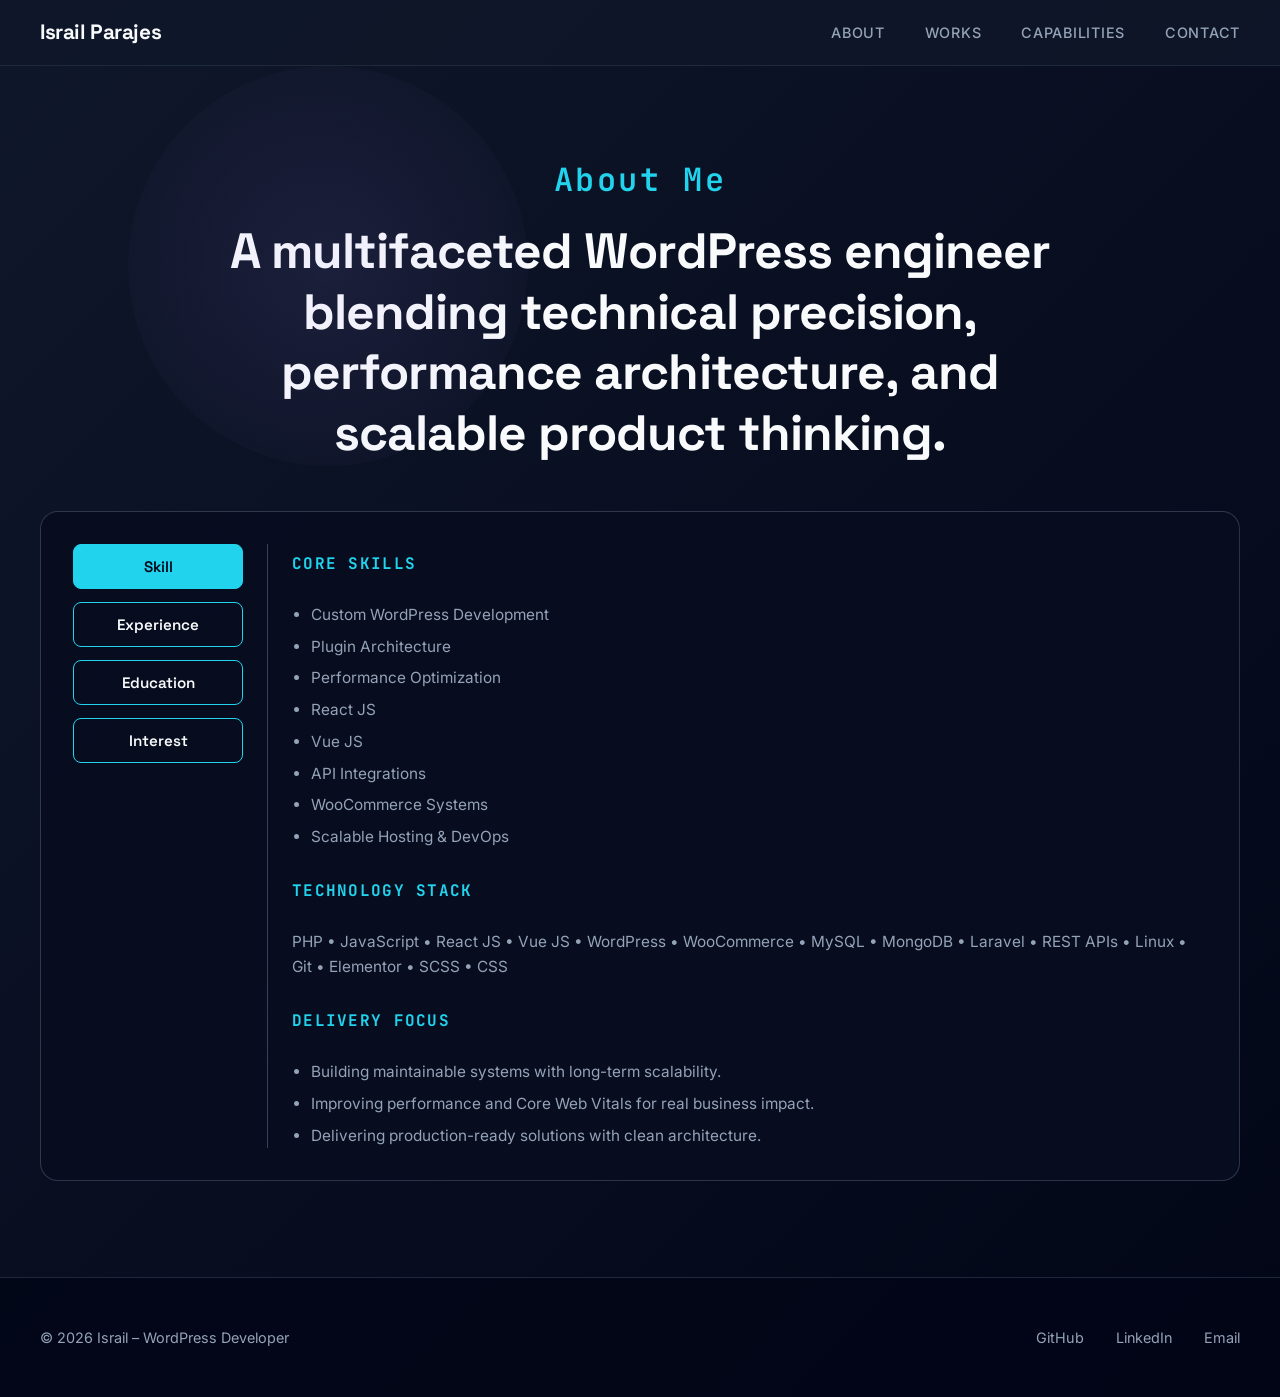
==== about.html @ ad649b70 "Updates." ====
<!DOCTYPE html>
<html lang="en">
<head>
	<meta charset="UTF-8" />
	<meta name="viewport" content="width=device-width, initial-scale=1.0" />
	<title>About | Israil Parajes</title>
	<meta name="description" content="About Israil Parajes, WordPress Full-Stack Developer." />
	<link rel="icon" type="image/png" href="assets/israil-favicon.png" />
	<link rel="preconnect" href="https://fonts.googleapis.com" />
	<link rel="preconnect" href="https://fonts.gstatic.com" crossorigin />
	<link href="https://fonts.googleapis.com/css2?family=Space+Grotesk:wght@400;500;600;700&family=Inter:wght@400;500;600;700&family=JetBrains+Mono:wght@400;500;600&display=swap" rel="stylesheet" />
	<link rel="stylesheet" href="assets/styles.css" />
</head>
<body>
	<header class="navbar">
		<div class="container nav-wrap">
			<a class="nav-brand" href="index.html">Israil Parajes</a>
			<nav class="nav-menu">
				<a href="about.html" class="nav-link">About</a>
				<a href="works.html" class="nav-link">Works</a>
				<a href="capabilities.html" class="nav-link">Capabilities</a>
				<a href="contact.html" class="nav-link">Contact</a>
			</nav>
		</div>
	</header>

	<main>
		<section class="about about-page">
			<div class="container">
				<div class="about-intro">
					<p class="about-kicker">About Me</p>
					<h1 class="about-title">A multifaceted WordPress engineer blending technical precision, performance architecture, and scalable product thinking.</h1>
				</div>

				<div class="about-panel">
					<aside class="about-tabs" aria-label="About categories">
						<button type="button" class="about-tab is-active" data-tab-target="skill">Skill</button>
						<button type="button" class="about-tab" data-tab-target="experience">Experience</button>
						<button type="button" class="about-tab" data-tab-target="education">Education</button>
						<button type="button" class="about-tab" data-tab-target="interest">Interest</button>
					</aside>

					<div class="about-panel-divider"></div>

					<div class="about-tab-panels">
						<div class="about-tab-panel is-active" data-tab-panel="skill">
							<div class="experience-layout">
								<h3 class="experience-main-title">CORE SKILLS</h3>
								<ul class="experience-list">
									<li>Custom WordPress Development</li>
									<li>Plugin Architecture</li>
									<li>Performance Optimization</li>
									<li>React JS</li>
									<li>Vue JS</li>
									<li>API Integrations</li>
									<li>WooCommerce Systems</li>
									<li>Scalable Hosting & DevOps</li>
								</ul>

								<h3 class="experience-main-title">TECHNOLOGY STACK</h3>
								<p class="experience-tech">PHP • JavaScript • React JS • Vue JS • WordPress • WooCommerce • MySQL • MongoDB • Laravel • REST APIs • Linux • Git • Elementor • SCSS • CSS</p>

								<h3 class="experience-main-title">DELIVERY FOCUS</h3>
								<ul class="experience-list">
									<li>Building maintainable systems with long-term scalability.</li>
									<li>Improving performance and Core Web Vitals for real business impact.</li>
									<li>Delivering production-ready solutions with clean architecture.</li>
								</ul>
							</div>
						</div>

						<div class="about-tab-panel" data-tab-panel="experience" hidden>
							<div class="experience-layout">
								<h3 class="experience-main-title">PROFESSIONAL EXPERIENCE</h3>

								<article class="experience-role">
									<div class="experience-role-head">
										<h4>Software Developer — Social Ad Signals</h4>
										<p>Remote | 2023 – Present</p>
									</div>
									<ul class="experience-list">
										<li>Led development of custom WordPress platforms and internal web tools across multiple client projects.</li>
										<li>Built custom plugins supporting payments, subscriptions, scheduling, and automation workflows.</li>
										<li>Improved website performance through caching strategies, asset optimization, and server configuration.</li>
										<li>Managed full lifecycle development including requirements, implementation, testing, and deployment.</li>
										<li>Maintained Linux-based server environments, monitoring uptime and resolving infrastructure issues.</li>
										<li>Delivered scalable landing page systems focused on conversion and analytics tracking.</li>
										<li>Collaborated with distributed teams using asynchronous workflows.</li>
									</ul>
								</article>

								<article class="experience-role">
									<div class="experience-role-head">
										<h4>WordPress Developer — Slingshots</h4>
										<p>2021 – 2023</p>
									</div>
									<ul class="experience-list">
										<li>Developed custom WordPress themes and plugins tailored to client requirements.</li>
										<li>Implemented performance, security, and SEO improvements across production sites.</li>
										<li>Built responsive marketing and lead-generation pages using Elementor and custom code.</li>
										<li>Maintained client websites including updates, backups, and optimization.</li>
										<li>Worked with designers and stakeholders to deliver production-ready builds.</li>
									</ul>
								</article>

								<article class="experience-role">
									<div class="experience-role-head">
										<h4>Junior Web Developer — Travelrez</h4>
										<p>2019 – 2021</p>
									</div>
									<ul class="experience-list">
										<li>Contributed to development of a hotel reservation platform including booking workflows and UI features.</li>
										<li>Worked across frontend and backend using PHP, CodeIgniter, MongoDB, and MySQL.</li>
										<li>Improved booking experience through interface enhancements and performance tuning.</li>
										<li>Collaborated with product and QA teams to release new features on schedule.</li>
									</ul>
								</article>

								<h3 class="experience-main-title">KEY PROJECTS</h3>
								<ul class="experience-list">
									<li>Custom WooCommerce subscription platform with payment automation and recurring billing logic.</li>
									<li>WordPress plugin for booking and scheduling workflows used across multiple client sites.</li>
									<li>Multi-site performance optimization reducing load times and improving Core Web Vitals.</li>
									<li>Lead-generation landing page framework with analytics and conversion tracking.</li>
									<li>API integrations connecting third-party services, CRMs, and payment providers.</li>
								</ul>

								<h3 class="experience-main-title">TECHNOLOGIES</h3>
								<p class="experience-tech">PHP • JavaScript • WordPress • WooCommerce • MySQL • MongoDB • Laravel • REST APIs • Linux • Git • Elementor • SCSS • CSS</p>

								<h3 class="experience-main-title">REMOTE WORK EXPERIENCE</h3>
								<ul class="experience-list">
									<li>Experience working with distributed teams across time zones.</li>
									<li>Comfortable with async communication and independent task ownership.</li>
									<li>Used project management tools such as Asana, ClickUp, Trello, and Slack.</li>
									<li>Delivered features without direct supervision while maintaining timelines.</li>
									<li>Documented technical decisions and handoffs.</li>
								</ul>
							</div>
						</div>

						<div class="about-tab-panel" data-tab-panel="education" hidden>
							<div class="experience-layout">
								<h3 class="experience-main-title">EDUCATION</h3>

								<article class="experience-role">
									<div class="experience-role-head">
										<h4>Bachelor of Science in Information Technology</h4>
										<p>2015 – 2019</p>
									</div>
									<ul class="experience-list">
										<li>Cagayan de Oro College, Philippines.</li>
										<li>Built foundation in software engineering, web systems, and database design.</li>
									</ul>
								</article>

								<h3 class="experience-main-title">CONTINUOUS LEARNING</h3>
								<ul class="experience-list">
									<li>Advanced WordPress internals and plugin architecture.</li>
									<li>Performance engineering, caching strategy, and deployment workflows.</li>
									<li>API-first integrations and scalable product delivery practices.</li>
								</ul>
							</div>
						</div>

						<div class="about-tab-panel" data-tab-panel="interest" hidden>
							<div class="experience-layout">
								<h3 class="experience-main-title">PROFESSIONAL INTERESTS</h3>
								<ul class="experience-list">
									<li>Scalable product systems and reusable architecture patterns.</li>
									<li>Performance culture with measurable speed and reliability goals.</li>
									<li>Developer tooling, CI/CD workflow improvements, and technical documentation.</li>
									<li>Automation-driven operations for predictable production delivery.</li>
								</ul>

								<h3 class="experience-main-title">COLLABORATION STYLE</h3>
								<ul class="experience-list">
									<li>Async-first communication and ownership of independent delivery.</li>
									<li>Cross-functional teamwork with designers, QA, and stakeholders.</li>
									<li>Clear handoffs, documentation, and long-term maintainability mindset.</li>
								</ul>
							</div>
						</div>
					</div>
				</div>
			</div>
		</section>
	</main>

	<footer>
		<div class="container footer-content">
			<p>&copy; <span id="year"></span> Israil – WordPress Developer</p>
			<div class="footer-links">
				<a href="https://github.com" target="_blank" rel="noreferrer">GitHub</a>
				<a href="https://linkedin.com/in/ipcastino" target="_blank" rel="noreferrer">LinkedIn</a>
				<a href="mailto:ipcastino@gmail.com">Email</a>
			</div>
		</div>
	</footer>

	<script src="assets/script.js"></script>
</body>
</html>
---- assets/styles.css ----
/* Root Variables */
:root {
	/* Color Palette */
	--bg-primary: #0F172A;
	--bg-secondary: #020617;
	--accent-primary: #22D3EE;
	--accent-secondary: #A78BFA;
	--text-primary: #F8FAFC;
	--text-secondary: #94A3B8;
	--border-color: #1E293B;
	--glow-cyan: #22D3EE;
	--glow-violet: #A78BFA;
	
	/* Typography */
	--font-heading: 'Space Grotesk', sans-serif;
	--font-body: 'Inter', sans-serif;
	--font-code: 'JetBrains Mono', monospace;
	
	/* Transitions */
	--transition-quick: all 0.3s cubic-bezier(0.4, 0, 0.2, 1);
	--transition-smooth: all 0.5s cubic-bezier(0.4, 0, 0.2, 1);
}

/* Global Styles */
* {
	box-sizing: border-box;
	margin: 0;
	padding: 0;
}

html {
	scroll-behavior: smooth;
}

body {
	background: linear-gradient(135deg, var(--bg-primary) 0%, var(--bg-secondary) 100%);
	color: var(--text-primary);
	font-family: var(--font-body);
	line-height: 1.6;
	min-height: 100vh;
	overflow-x: hidden;
}

body {
	animation: pageFadeSlideIn 0.65s ease both;
}

main > section,
footer {
	animation: sectionFadeSlideIn 0.7s ease both;
}

@keyframes pageFadeSlideIn {
	from {
		opacity: 0;
		transform: translateY(16px);
	}
	to {
		opacity: 1;
		transform: translateY(0);
	}
}

@keyframes sectionFadeSlideIn {
	from {
		opacity: 0;
		transform: translateY(24px);
	}
	to {
		opacity: 1;
		transform: translateY(0);
	}
}

@media (prefers-reduced-motion: reduce) {
	body,
	main > section,
	footer {
		animation: none;
	}
}

/* Container */
.container {
	width: min(1200px, 95%);
	margin: 0 auto;
}

/* Navigation */
.navbar {
	position: sticky;
	top: 0;
	z-index: 100;
	background: rgba(15, 23, 42, 0.8);
	backdrop-filter: blur(12px);
	border-bottom: 1px solid var(--border-color);
}

.nav-wrap {
	display: flex;
	align-items: center;
	justify-content: space-between;
	padding: 1rem 0;
}

.nav-brand {
	font-family: var(--font-heading);
	font-size: clamp(1rem, 2.1vw, 1.3rem);
	font-weight: 700;
	color: var(--text-primary);
	text-decoration: none;
	letter-spacing: -0.02em;
	white-space: nowrap;
}

.nav-menu {
	display: flex;
	gap: 2.5rem;
	list-style: none;
}

.nav-link {
	color: var(--text-secondary);
	text-decoration: none;
	font-size: 0.9rem;
	font-weight: 500;
	letter-spacing: 0.05em;
	text-transform: uppercase;
	transition: var(--transition-quick);
	position: relative;
}

.nav-link::after {
	content: '';
	position: absolute;
	bottom: -4px;
	left: 0;
	width: 0;
	height: 2px;
	background: linear-gradient(90deg, var(--accent-primary), var(--accent-secondary));
	transition: width 0.3s ease;
}

.nav-link:hover {
	color: var(--accent-primary);
}

.nav-link:hover::after {
	width: 100%;
}

/* Hero Section */
.hero {
	min-height: 100vh;
	display: flex;
	align-items: center;
	justify-content: center;
	padding: 6rem 0;
	position: relative;
	overflow: hidden;
}

.hero::before {
	content: '';
	position: absolute;
	inset: 0;
	background: radial-gradient(circle 800px at 50% 50%, rgba(34, 211, 238, 0.1), transparent);
	pointer-events: none;
}

.hero-content {
	display: grid;
	grid-template-columns: 1fr 1fr;
	gap: 4rem;
	align-items: center;
	position: relative;
	z-index: 1;
}

.hero-text h1 {
	font-family: var(--font-heading);
	font-size: clamp(3rem, 7vw, 5.5rem);
	font-weight: 700;
	line-height: 1.1;
	letter-spacing: -0.03em;
	margin-bottom: 1rem;
	color: var(--text-primary);
}

.hero-text .highlight {
	background: linear-gradient(135deg, var(--accent-primary), var(--accent-secondary));
	-webkit-background-clip: text;
	-webkit-text-fill-color: transparent;
	background-clip: text;
}

.hero-subtitle {
	font-family: var(--font-heading);
	font-size: 1.5rem;
	font-weight: 500;
	color: var(--accent-primary);
	margin-bottom: 1.5rem;
	letter-spacing: -0.01em;
}

.hero-description {
	font-size: 1.1rem;
	color: var(--text-secondary);
	max-width: 55ch;
	line-height: 1.8;
	margin-bottom: 2rem;
}

.hero-cta {
	display: flex;
	gap: 1.5rem;
	flex-wrap: wrap;
	margin-bottom: 2rem;
}

/* Hero Visual Element */
.hero-visual {
	display: flex;
	align-items: center;
	justify-content: center;
	position: relative;
	width: min(500px, 95%);
	height: min(500px, 95vw);
}

.hero-visual::before {
	content: '';
	position: absolute;
	width: min(395px, 88%);
	height: min(395px, 88%);
	border: 9px dashed var(--accent-primary);
	border-radius: 50%;
	animation: spinClockwise 50s linear infinite;
	filter: drop-shadow(0 0 12px rgba(34, 211, 238, 0.5));
	z-index: 1;
}

.hero-portrait {
	width: min(340px, 68%);
	aspect-ratio: 1 / 1;
	object-fit: cover;
	border-radius: 50%;
	border: 1px solid var(--border-color);
	box-shadow: 0 20px 60px rgba(2, 6, 23, 0.65), 0 0 0 1px rgba(34, 211, 238, 0.2);
	image-rendering: auto;
	transform: translateZ(0);
	backface-visibility: hidden;
	position: relative;
	z-index: 2;
}

.grid-visual {
	position: relative;
	width: 350px;
	height: 350px;
	display: flex;
	align-items: center;
	justify-content: center;
}

.grid-line {
	position: absolute;
	width: 100%;
	height: 100%;
	border: 1px solid rgba(34, 211, 238, 0.2);
	border-radius: 50%;
	animation: rotate 20s linear infinite;
}

.grid-line::before,
.grid-line::after {
	content: '';
	position: absolute;
	width: 100%;
	height: 1px;
	background: linear-gradient(90deg, transparent, var(--accent-primary), transparent);
	top: 50%;
	left: 0;
}

.grid-line::after {
	width: 1px;
	height: 100%;
	top: 0;
	left: 50%;
	background: linear-gradient(180deg, transparent, var(--accent-primary), transparent);
}

.grid-dot {
	position: absolute;
	width: 12px;
	height: 12px;
	background: var(--accent-primary);
	border-radius: 50%;
	box-shadow: 0 0 30px var(--accent-primary), 0 0 60px rgba(34, 211, 238, 0.5);
	animation: pulse 2s ease-in-out infinite;
}

@keyframes rotate {
	from {
		transform: rotate(0deg);
	}
	to {
		transform: rotate(360deg);
	}
}

@keyframes spinClockwise {
	from {
		transform: rotate(0deg);
	}
	to {
		transform: rotate(360deg);
	}
}

@keyframes pulse {
	0%, 100% {
		box-shadow: 0 0 30px var(--accent-primary), 0 0 60px rgba(34, 211, 238, 0.5);
		transform: scale(1);
	}
	50% {
		box-shadow: 0 0 50px var(--accent-primary), 0 0 100px rgba(34, 211, 238, 0.8);
		transform: scale(1.2);
	}
}

/* Buttons */
.btn {
	display: inline-block;
	padding: 0.875rem 2rem;
	border-radius: 8px;
	font-family: var(--font-heading);
	font-weight: 600;
	font-size: 1rem;
	text-decoration: none;
	border: none;
	cursor: pointer;
	transition: var(--transition-quick);
	text-transform: none;
}

.btn-primary {
	background: linear-gradient(135deg, var(--accent-primary), var(--accent-secondary));
	color: var(--bg-primary);
	border: 1px solid transparent;
}

.btn-primary:hover {
	transform: translateY(-2px);
	box-shadow: 0 10px 30px rgba(34, 211, 238, 0.3);
}

.btn-secondary {
	background: transparent;
	color: var(--text-primary);
	border: 1px solid var(--border-color);
}

.btn-secondary:hover {
	background: rgba(34, 211, 238, 0.1);
	border-color: var(--accent-primary);
	color: var(--accent-primary);
}

/* About Section */
.about {
	padding: 6rem 0;
	position: relative;
}

.about::before {
	content: '';
	position: absolute;
	top: 0;
	left: 10%;
	width: 400px;
	height: 400px;
	background: radial-gradient(circle, rgba(167, 139, 250, 0.1), transparent);
	border-radius: 50%;
	pointer-events: none;
	z-index: 0;
}

.about-content {
	display: grid;
	grid-template-columns: 1fr 1.2fr;
	gap: 4rem;
	align-items: flex-start;
	position: relative;
	z-index: 1;
}

.about-text h2 {
	font-family: var(--font-heading);
	font-size: 2.5rem;
	margin-bottom: 1.5rem;
	letter-spacing: -0.02em;
}

.about-text p {
	font-size: 1rem;
	color: var(--text-secondary);
	line-height: 1.9;
	margin-bottom: 1.5rem;
	max-width: 50ch;
}

.about-cards {
	display: grid;
	grid-template-columns: repeat(2, 1fr);
	gap: 1.5rem;
}

.capability-card {
	background: rgba(30, 41, 59, 0.5);
	border: 1px solid var(--border-color);
	border-radius: 12px;
	padding: 1.5rem;
	text-align: center;
	transition: var(--transition-smooth);
	cursor: pointer;
}

.capability-card:hover {
	background: rgba(34, 211, 238, 0.05);
	border-color: var(--accent-primary);
	transform: translateY(-4px);
	box-shadow: 0 10px 30px rgba(34, 211, 238, 0.1);
}

.card-icon {
	font-size: 2.5rem;
	margin-bottom: 1rem;
}

.capability-card h3 {
	font-family: var(--font-heading);
	font-size: 1rem;
	font-weight: 600;
	color: var(--text-primary);
}

.about-page {
	padding-top: 5.5rem;
}

.about-intro {
	max-width: 920px;
	margin: 0 auto 3rem;
	text-align: center;
}

.about-kicker {
	font-family: var(--font-code);
	font-size: 2rem;
	font-weight: 600;
	letter-spacing: 0.08em;
	color: var(--accent-primary);
	margin-bottom: 1rem;
}

.about-title {
	font-family: var(--font-heading);
	font-size: clamp(2rem, 4vw, 3.1rem);
	line-height: 1.22;
	letter-spacing: -0.02em;
	margin: 0;
}

.about-panel {
	display: grid;
	grid-template-columns: 170px 1px 1fr;
	gap: 1.5rem;
	border: 1px solid rgba(148, 163, 184, 0.28);
	border-radius: 18px;
	padding: 2rem;
	background: linear-gradient(135deg, rgba(2, 6, 23, 0.5), rgba(15, 23, 42, 0.35));
	backdrop-filter: blur(2px);
}

.about-tabs {
	display: flex;
	flex-direction: column;
	gap: 0.8rem;
}

.about-tab {
	background: transparent;
	border: 1px solid var(--accent-primary);
	color: var(--text-primary);
	font-family: var(--font-heading);
	font-size: 0.95rem;
	font-weight: 600;
	border-radius: 8px;
	padding: 0.75rem 0.9rem;
	text-align: center;
	cursor: pointer;
	transition: var(--transition-quick);
}

.about-tab.is-active {
	background: var(--accent-primary);
	color: var(--bg-secondary);
}

.about-tab-panels {
	position: relative;
	min-height: 260px;
}

.about-tab-panel {
	animation: tabPanelIn 0.28s ease;
}

.about-tab-panel[hidden] {
	display: none;
}

@keyframes tabPanelIn {
	from {
		opacity: 0;
		transform: translateY(12px);
	}
	to {
		opacity: 1;
		transform: translateY(0);
	}
}

.about-panel-divider {
	width: 1px;
	background: rgba(148, 163, 184, 0.35);
}

.about-grid {
	display: grid;
	grid-template-columns: repeat(3, minmax(0, 1fr));
	gap: 2rem 1.5rem;
}

.about-item h3 {
	font-family: var(--font-heading);
	font-size: 1.55rem;
	font-weight: 700;
	color: var(--accent-primary);
	margin: 0 0 0.55rem;
}

.about-item p {
	font-size: 1.2rem;
	color: var(--text-secondary);
	line-height: 1.6;
	margin: 0;
}

.experience-layout {
	display: grid;
	gap: 1.4rem;
}

.experience-main-title {
	font-family: var(--font-code);
	font-size: 1rem;
	letter-spacing: 0.08em;
	color: var(--accent-primary);
	margin: 0.4rem 0 0.25rem;
}

.experience-role {
	border-top: 1px solid rgba(148, 163, 184, 0.25);
	padding-top: 1rem;
}

.experience-role:first-of-type {
	border-top: 0;
	padding-top: 0;
}

.experience-role-head {
	display: flex;
	align-items: baseline;
	justify-content: space-between;
	gap: 1rem;
	flex-wrap: wrap;
	margin-bottom: 0.55rem;
}

.experience-role-head h4 {
	font-family: var(--font-heading);
	font-size: 1.05rem;
	font-weight: 600;
	margin: 0;
	color: var(--text-primary);
}

.experience-role-head p {
	font-family: var(--font-code);
	font-size: 0.9rem;
	margin: 0;
	color: var(--text-secondary);
	white-space: nowrap;
}

.experience-list {
	margin: 0;
	padding-left: 1.2rem;
	color: var(--text-secondary);
	display: grid;
	gap: 0.45rem;
	font-size: 0.96rem;
	line-height: 1.6;
}

.experience-tech {
	margin: 0;
	font-size: 0.96rem;
	line-height: 1.6;
	color: var(--text-secondary);
}

/* Works Section */
.works {
	padding: 6rem 0;
	position: relative;
	overflow: hidden;
}

.works::before {
	content: '';
	position: absolute;
	bottom: 0;
	right: 10%;
	width: 500px;
	height: 500px;
	background: radial-gradient(circle, rgba(34, 211, 238, 0.05), transparent);
	border-radius: 50%;
	pointer-events: none;
}

.section-header {
	text-align: center;
	margin-bottom: 4rem;
	position: relative;
	z-index: 1;
}

.section-header h2 {
	font-family: var(--font-heading);
	font-size: 2.5rem;
	margin-bottom: 1rem;
	letter-spacing: -0.02em;
}

.section-header p {
	font-size: 1.1rem;
	color: var(--text-secondary);
	max-width: 60ch;
	margin: 0 auto;
}

.project-grid {
	display: grid;
	grid-template-columns: repeat(auto-fit, minmax(320px, 1fr));
	gap: 2rem;
	position: relative;
	z-index: 1;
}

.project-card {
	background: rgba(30, 41, 59, 0.5);
	border: 1px solid var(--border-color);
	border-radius: 12px;
	overflow: hidden;
	transition: var(--transition-smooth);
	cursor: pointer;
	display: flex;
	flex-direction: column;
}

.project-card:hover {
	border-color: var(--accent-primary);
	transform: translateY(-8px);
	box-shadow: 0 20px 50px rgba(34, 211, 238, 0.15);
	background: rgba(30, 41, 59, 0.8);
}

.project-preview {
	height: 200px;
	background: linear-gradient(135deg, rgba(34, 211, 238, 0.1), rgba(167, 139, 250, 0.1));
	border-bottom: 1px solid var(--border-color);
	display: flex;
	align-items: center;
	justify-content: center;
	overflow: hidden;
	position: relative;
}

.preview-placeholder {
	font-family: var(--font-heading);
	font-size: 1.5rem;
	font-weight: 600;
	color: var(--accent-primary);
	opacity: 0.6;
}

.project-info {
	padding: 1.5rem;
	flex: 1;
	display: flex;
	flex-direction: column;
}

.project-info h3 {
	font-family: var(--font-heading);
	font-size: 1.1rem;
	font-weight: 600;
	margin-bottom: 0.5rem;
	color: var(--text-primary);
}

.project-role {
	font-size: 0.9rem;
	color: var(--text-secondary);
	margin-bottom: 1rem;
}

.tech-tags {
	display: flex;
	flex-wrap: wrap;
	gap: 0.5rem;
	margin-top: auto;
}

.project-view-link {
	display: inline-flex;
	align-items: center;
	justify-content: center;
	margin-top: 0.9rem;
	padding: 0.55rem 0.8rem;
	border: 1px solid var(--accent-primary);
	border-radius: 8px;
	color: var(--accent-primary);
	text-decoration: none;
	font-family: var(--font-heading);
	font-size: 0.85rem;
	font-weight: 600;
	transition: var(--transition-quick);
}

.project-view-link:hover {
	background: rgba(34, 211, 238, 0.12);
	color: var(--text-primary);
	border-color: var(--accent-secondary);
}

.tag {
	display: inline-block;
	background: rgba(34, 211, 238, 0.1);
	border: 1px solid rgba(34, 211, 238, 0.3);
	color: var(--accent-primary);
	padding: 0.3rem 0.8rem;
	border-radius: 20px;
	font-family: var(--font-code);
	font-size: 0.75rem;
	font-weight: 500;
}

/* Capabilities Section */
.capabilities {
	padding: 6rem 0;
	position: relative;
}

.capabilities::before {
	content: '';
	position: absolute;
	top: 0;
	right: 5%;
	width: 500px;
	height: 500px;
	background: radial-gradient(circle, rgba(167, 139, 250, 0.08), transparent);
	border-radius: 50%;
	pointer-events: none;
}

.capabilities-grid {
	display: grid;
	grid-template-columns: repeat(auto-fit, minmax(280px, 1fr));
	gap: 2rem;
	position: relative;
	z-index: 1;
}

.capability-group {
	background: rgba(30, 41, 59, 0.5);
	border: 1px solid var(--border-color);
	border-radius: 12px;
	padding: 2rem;
	transition: var(--transition-smooth);
}

.capability-group:hover {
	background: rgba(30, 41, 59, 0.8);
	border-color: var(--accent-secondary);
	transform: translateY(-4px);
}

.capability-group h3 {
	font-family: var(--font-heading);
	font-size: 1.1rem;
	font-weight: 600;
	margin-bottom: 1.5rem;
	color: var(--accent-primary);
}

.skill-items {
	display: flex;
	flex-wrap: wrap;
	gap: 0.8rem;
}

.skill-tag {
	display: inline-block;
	background: rgba(34, 211, 238, 0.08);
	border: 1px solid rgba(34, 211, 238, 0.2);
	color: var(--text-primary);
	padding: 0.5rem 1rem;
	border-radius: 6px;
	font-family: var(--font-code);
	font-size: 0.85rem;
	transition: var(--transition-quick);
}

.skill-tag:hover {
	background: rgba(34, 211, 238, 0.15);
	border-color: var(--accent-primary);
	color: var(--accent-primary);
}

/* Contact Section */
.contact {
	padding: 6rem 0;
	position: relative;
	overflow: hidden;
}

.contact::before {
	content: '';
	position: absolute;
	inset: 0;
	background: radial-gradient(circle 600px at 50% 50%, rgba(34, 211, 238, 0.05), transparent);
	pointer-events: none;
}

.contact-content {
	position: relative;
	z-index: 1;
	max-width: 700px;
	margin: 0 auto;
}

.contact-header {
	text-align: center;
	margin-bottom: 3rem;
}

.contact-header h2 {
	font-family: var(--font-heading);
	font-size: 2.5rem;
	margin-bottom: 1rem;
	letter-spacing: -0.02em;
}

.contact-header p {
	font-size: 1.1rem;
	color: var(--text-secondary);
}

.contact-form {
	background: rgba(30, 41, 59, 0.5);
	border: 1px solid var(--border-color);
	border-radius: 12px;
	padding: 2rem;
	margin-bottom: 2rem;
}

.contact-email-label {
	color: var(--text-secondary);
	font-size: 0.95rem;
	margin-bottom: 1rem;
	text-align: center;
}

.contact-email-btn {
	display: block;
	text-align: center;
	font-family: var(--font-code);
	letter-spacing: 0.02em;
}

.form-group {
	margin-bottom: 1.5rem;
}

.contact-form input,
.contact-form textarea {
	width: 100%;
	background: rgba(2, 6, 23, 0.8);
	border: 1px solid var(--border-color);
	border-radius: 8px;
	padding: 0.875rem 1rem;
	color: var(--text-primary);
	font-family: var(--font-body);
	font-size: 1rem;
	transition: var(--transition-quick);
}

.contact-form input::placeholder,
.contact-form textarea::placeholder {
	color: var(--text-secondary);
}

.contact-form input:focus,
.contact-form textarea:focus {
	outline: none;
	border-color: var(--accent-primary);
	background: rgba(2, 6, 23, 0.95);
	box-shadow: 0 0 20px rgba(34, 211, 238, 0.1);
}

.contact-form button {
	width: 100%;
	margin-top: 1rem;
}

.contact-links {
	text-align: center;
}

.contact-links p {
	color: var(--text-secondary);
	margin-bottom: 1rem;
	font-size: 0.95rem;
}

.social-links {
	display: flex;
	gap: 1.5rem;
	justify-content: center;
	flex-wrap: wrap;
}

.social-links a {
	color: var(--accent-primary);
	text-decoration: none;
	font-weight: 600;
	transition: var(--transition-quick);
	position: relative;
}

.social-links a::after {
	content: '';
	position: absolute;
	bottom: -4px;
	left: 0;
	width: 0;
	height: 2px;
	background: var(--accent-primary);
	transition: width 0.3s ease;
}

.social-links a:hover {
	color: var(--accent-secondary);
}

.social-links a:hover::after {
	width: 100%;
}

/* Footer */
footer {
	background: rgba(2, 6, 23, 0.8);
	border-top: 1px solid var(--border-color);
	padding: 3rem 0;
	position: relative;
}

.footer-content {
	display: flex;
	align-items: center;
	justify-content: space-between;
	flex-wrap: wrap;
	gap: 2rem;
}

footer p {
	color: var(--text-secondary);
	font-size: 0.9rem;
}

.footer-links {
	display: flex;
	gap: 2rem;
}

.footer-links a {
	color: var(--text-secondary);
	text-decoration: none;
	font-size: 0.9rem;
	transition: var(--transition-quick);
}

.footer-links a:hover {
	color: var(--accent-primary);
}

/* Responsive Design */
@media (max-width: 768px) {
	.nav-wrap {
		flex-wrap: wrap;
		gap: 0.75rem;
	}

	.nav-menu {
		gap: 1rem;
		width: 100%;
		justify-content: space-between;
	}

	.nav-link {
		font-size: 0.8rem;
	}

	.hero {
		min-height: auto;
		padding: 4rem 0;
	}

	.hero-content {
		grid-template-columns: 1fr;
		gap: 2rem;
	}

	.hero-text h1 {
		font-size: clamp(2rem, 6vw, 3.5rem);
	}

	.hero-subtitle {
		font-size: 1.2rem;
	}

	.hero-visual {
		width: 100%;
		height: min(360px, 88vw);
	}

	.hero-portrait {
		width: min(260px, 66%);
	}

	.hero-visual::before {
		width: min(310px, 80%);
		height: min(310px, 80%);
		border-width: 8px;
	}

	.about-content {
		grid-template-columns: 1fr;
		gap: 2rem;
	}

	.about-text h2 {
		font-size: 2rem;
	}

	.about-cards {
		grid-template-columns: 1fr;
	}

	.about-panel {
		grid-template-columns: 1fr;
		gap: 1.2rem;
	}

	.about-tabs {
		flex-direction: row;
		flex-wrap: wrap;
	}

	.about-tab {
		flex: 1 1 140px;
	}

	.about-panel-divider {
		display: none;
	}

	.about-grid {
		grid-template-columns: repeat(2, minmax(0, 1fr));
	}

	.section-header h2 {
		font-size: 2rem;
	}

	.project-grid {
		grid-template-columns: 1fr;
	}

	.capabilities-grid {
		grid-template-columns: 1fr;
	}

	.contact-header h2 {
		font-size: 2rem;
	}

	.footer-content {
		flex-direction: column;
		text-align: center;
	}

	.footer-links {
		justify-content: center;
	}
}

@media (max-width: 480px) {
	.container {
		width: 90%;
	}

	.hero-cta {
		flex-direction: column;
	}

	.btn {
		width: 100%;
		text-align: center;
	}

	.hero-text h1 {
		font-size: 1.8rem;
	}

	.hero-subtitle {
		font-size: 1rem;
	}

	.hero-description {
		font-size: 1rem;
	}

	.hero-visual {
		height: min(300px, 82vw);
	}

	.hero-portrait {
		width: min(220px, 64%);
	}

	.hero-visual::before {
		width: min(260px, 78%);
		height: min(260px, 78%);
		border-width: 7px;
	}

	.about-text h2,
	.section-header h2,
	.contact-header h2 {
		font-size: 1.5rem;
	}

	.about-title {
		font-size: 1.65rem;
	}

	.about-kicker {
		font-size: 1.35rem;
	}

	.about-grid {
		grid-template-columns: 1fr;
		gap: 1.4rem;
	}

	.experience-role-head {
		flex-direction: column;
		align-items: flex-start;
		gap: 0.35rem;
	}

	.about-item h3 {
		font-size: 1.25rem;
	}

	.about-item p {
		font-size: 1rem;
	}

	.capability-card {
		padding: 1rem;
	}

	.nav-menu {
		gap: 0.6rem;
		font-size: 0.75rem;
		flex-wrap: wrap;
		justify-content: flex-start;
	}

	.project-preview {
		height: 150px;
	}

	.social-links {
		gap: 1rem;
	}
}
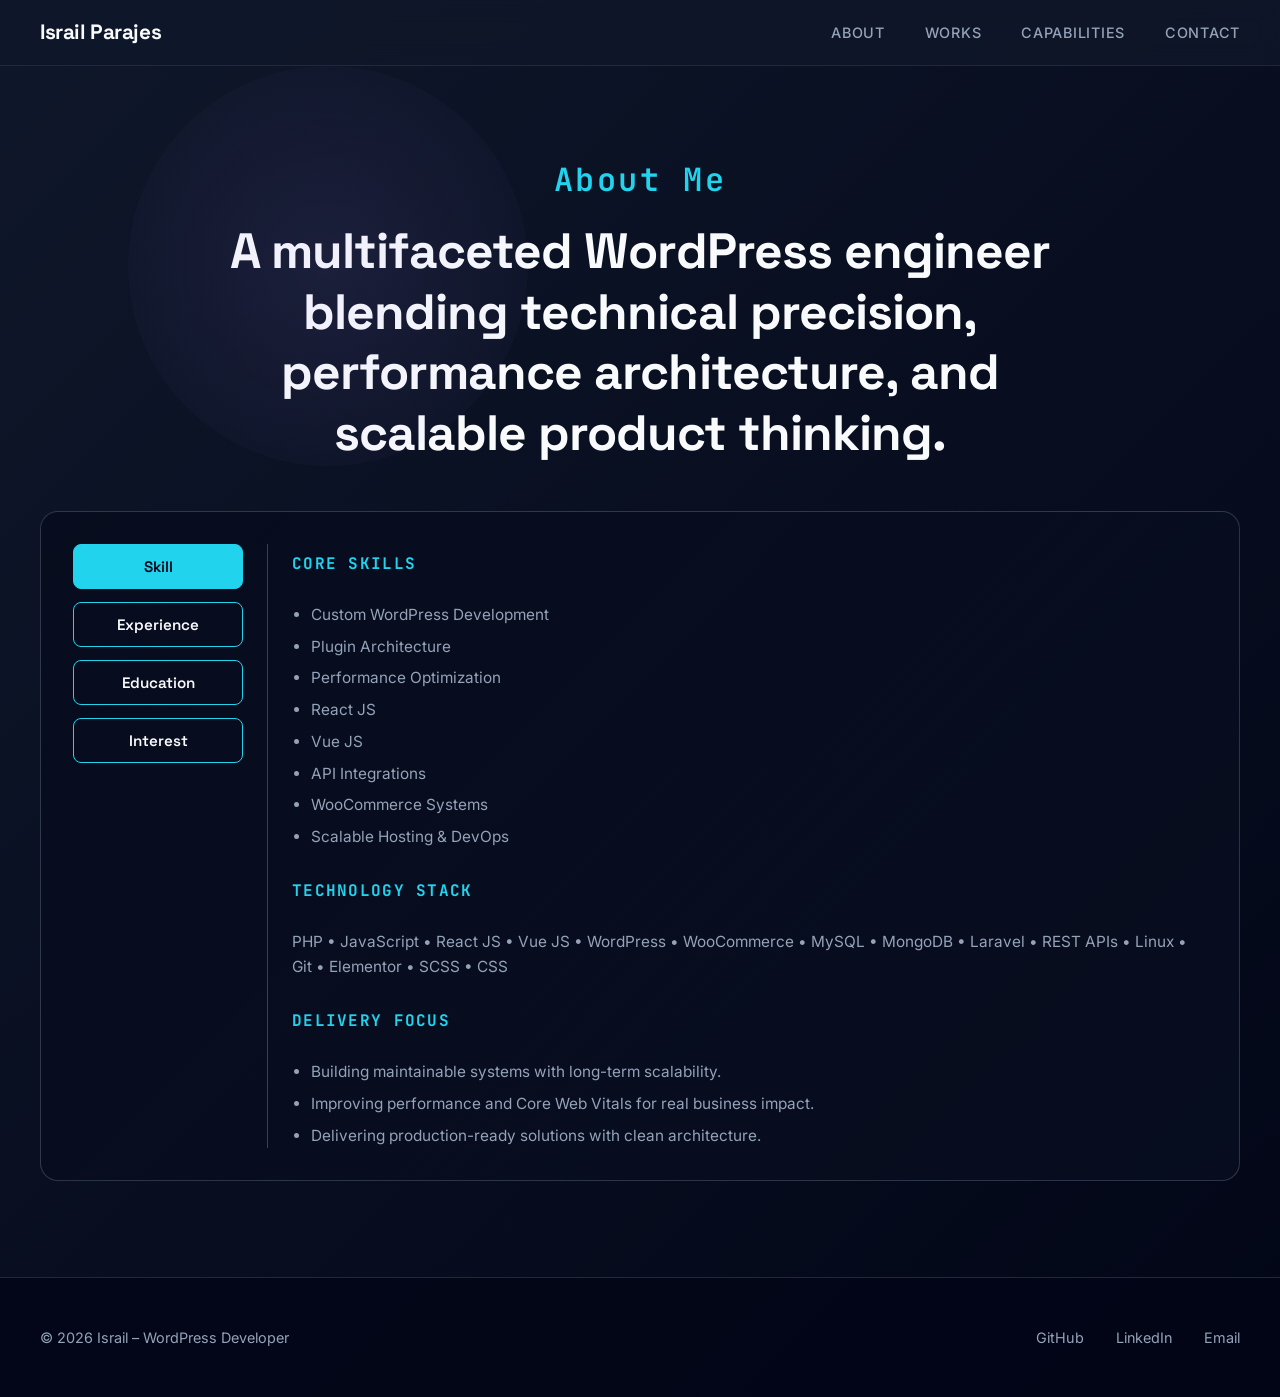
==== commit d5e31719: "Updates." ====
--- a/about.html
+++ b/about.html
@@ -3,8 +3,19 @@
 <head>
 	<meta charset="UTF-8" />
 	<meta name="viewport" content="width=device-width, initial-scale=1.0" />
+	<meta name="theme-color" content="#0F172A" />
 	<title>About | Israil Parajes</title>
 	<meta name="description" content="About Israil Parajes, WordPress Full-Stack Developer." />
+	<style>
+		html, body {
+			background: #020617;
+			color: #e2e8f0;
+		}
+
+		body {
+			margin: 0;
+		}
+	</style>
 	<link rel="icon" type="image/png" href="assets/israil-favicon.png" />
 	<link rel="preconnect" href="https://fonts.googleapis.com" />
 	<link rel="preconnect" href="https://fonts.gstatic.com" crossorigin />
@@ -15,12 +26,15 @@
 	<header class="navbar">
 		<div class="container nav-wrap">
 			<a class="nav-brand" href="index.html">Israil Parajes</a>
-			<nav class="nav-menu">
+			<button class="menu-toggle" type="button" aria-label="Open menu" aria-expanded="false" aria-controls="site-menu">☰</button>
+			<nav class="nav-menu" id="site-menu">
+				<button class="menu-close" type="button" aria-label="Close menu">✕</button>
 				<a href="about.html" class="nav-link">About</a>
 				<a href="works.html" class="nav-link">Works</a>
 				<a href="capabilities.html" class="nav-link">Capabilities</a>
 				<a href="contact.html" class="nav-link">Contact</a>
 			</nav>
+			<div class="menu-overlay" aria-hidden="true"></div>
 		</div>
 	</header>
 
--- a/assets/styles.css
+++ b/assets/styles.css
@@ -30,6 +30,7 @@
 
 html {
 	scroll-behavior: smooth;
+	overflow-x: hidden;
 }
 
 body {
@@ -117,6 +118,28 @@
 	display: flex;
 	gap: 2.5rem;
 	list-style: none;
+}
+
+.menu-toggle,
+.menu-close,
+.menu-overlay {
+	display: none;
+}
+
+.menu-toggle,
+.menu-close {
+	font-family: var(--font-heading);
+	border: 1px solid var(--border-color);
+	background: rgba(15, 23, 42, 0.9);
+	color: var(--text-primary);
+	cursor: pointer;
+	transition: var(--transition-quick);
+}
+
+.menu-toggle:hover,
+.menu-close:hover {
+	color: var(--accent-primary);
+	border-color: var(--accent-primary);
 }
 
 .nav-link {
@@ -1023,18 +1046,84 @@
 /* Responsive Design */
 @media (max-width: 768px) {
 	.nav-wrap {
-		flex-wrap: wrap;
-		gap: 0.75rem;
+		flex-wrap: nowrap;
+		gap: 1rem;
+	}
+
+	.menu-toggle {
+		display: inline-flex;
+		align-items: center;
+		justify-content: center;
+		width: 44px;
+		height: 44px;
+		border-radius: 10px;
+		font-size: 1.35rem;
+		margin-left: auto;
+	}
+
+	body.menu-open {
+		overflow: hidden;
+	}
+
+	.menu-overlay {
+		display: block;
+		position: fixed;
+		inset: 0;
+		background: rgba(2, 6, 23, 0.65);
+		opacity: 0;
+		pointer-events: none;
+		transition: opacity 0.3s ease;
+		z-index: 119;
+	}
+
+	body.menu-open .menu-overlay {
+		opacity: 1;
+		pointer-events: auto;
 	}
 
 	.nav-menu {
-		gap: 1rem;
-		width: 100%;
-		justify-content: space-between;
+		position: fixed;
+		top: 0;
+		right: 0;
+		width: 80vw;
+		max-width: 420px;
+		height: 100dvh;
+		padding: 1.1rem 1.25rem 1.8rem;
+		gap: 1.25rem;
+		flex-direction: column;
+		align-items: flex-start;
+		justify-content: flex-start;
+		background: rgba(15, 23, 42, 0.98);
+		border-left: 1px solid var(--border-color);
+		z-index: 120;
+		transform: translateX(100%);
+		visibility: hidden;
+		pointer-events: none;
+		transition: transform 0.35s ease;
+		overflow-y: auto;
+	}
+
+	.nav-menu.is-open {
+		transform: translateX(0);
+		visibility: visible;
+		pointer-events: auto;
+	}
+
+	.menu-close {
+		display: inline-flex;
+		align-items: center;
+		justify-content: center;
+		width: 40px;
+		height: 40px;
+		border-radius: 10px;
+		font-size: 1.35rem;
+		align-self: flex-end;
+		margin-bottom: 0.75rem;
 	}
 
 	.nav-link {
-		font-size: 0.8rem;
+		font-size: 0.95rem;
+		letter-spacing: 0.08em;
 	}
 
 	.hero {
@@ -1047,6 +1136,11 @@
 		gap: 2rem;
 	}
 
+	.hero-visual {
+		order: -1;
+		justify-self: center;
+	}
+
 	.hero-text h1 {
 		font-size: clamp(2rem, 6vw, 3.5rem);
 	}
@@ -1056,18 +1150,19 @@
 	}
 
 	.hero-visual {
-		width: 100%;
-		height: min(360px, 88vw);
+		width: min(340px, 90vw);
+		height: min(340px, 90vw);
 	}
 
 	.hero-portrait {
-		width: min(260px, 66%);
+		width: min(240px, 70vw);
 	}
 
 	.hero-visual::before {
-		width: min(310px, 80%);
-		height: min(310px, 80%);
+		width: min(290px, 82vw);
+		height: min(290px, 82vw);
 		border-width: 8px;
+		animation-duration: 65s;
 	}
 
 	.about-content {
@@ -1158,17 +1253,19 @@
 	}
 
 	.hero-visual {
-		height: min(300px, 82vw);
+		width: min(280px, 88vw);
+		height: min(280px, 88vw);
 	}
 
 	.hero-portrait {
-		width: min(220px, 64%);
+		width: min(200px, 64vw);
 	}
 
 	.hero-visual::before {
-		width: min(260px, 78%);
-		height: min(260px, 78%);
+		width: min(245px, 78vw);
+		height: min(245px, 78vw);
 		border-width: 7px;
+		animation-duration: 75s;
 	}
 
 	.about-text h2,
@@ -1208,11 +1305,16 @@
 		padding: 1rem;
 	}
 
+	.menu-toggle {
+		width: 42px;
+		height: 42px;
+		font-size: 1.25rem;
+	}
+
 	.nav-menu {
-		gap: 0.6rem;
-		font-size: 0.75rem;
-		flex-wrap: wrap;
-		justify-content: flex-start;
+		width: 80vw;
+		padding: 1rem 1rem 1.6rem;
+		gap: 1rem;
 	}
 
 	.project-preview {
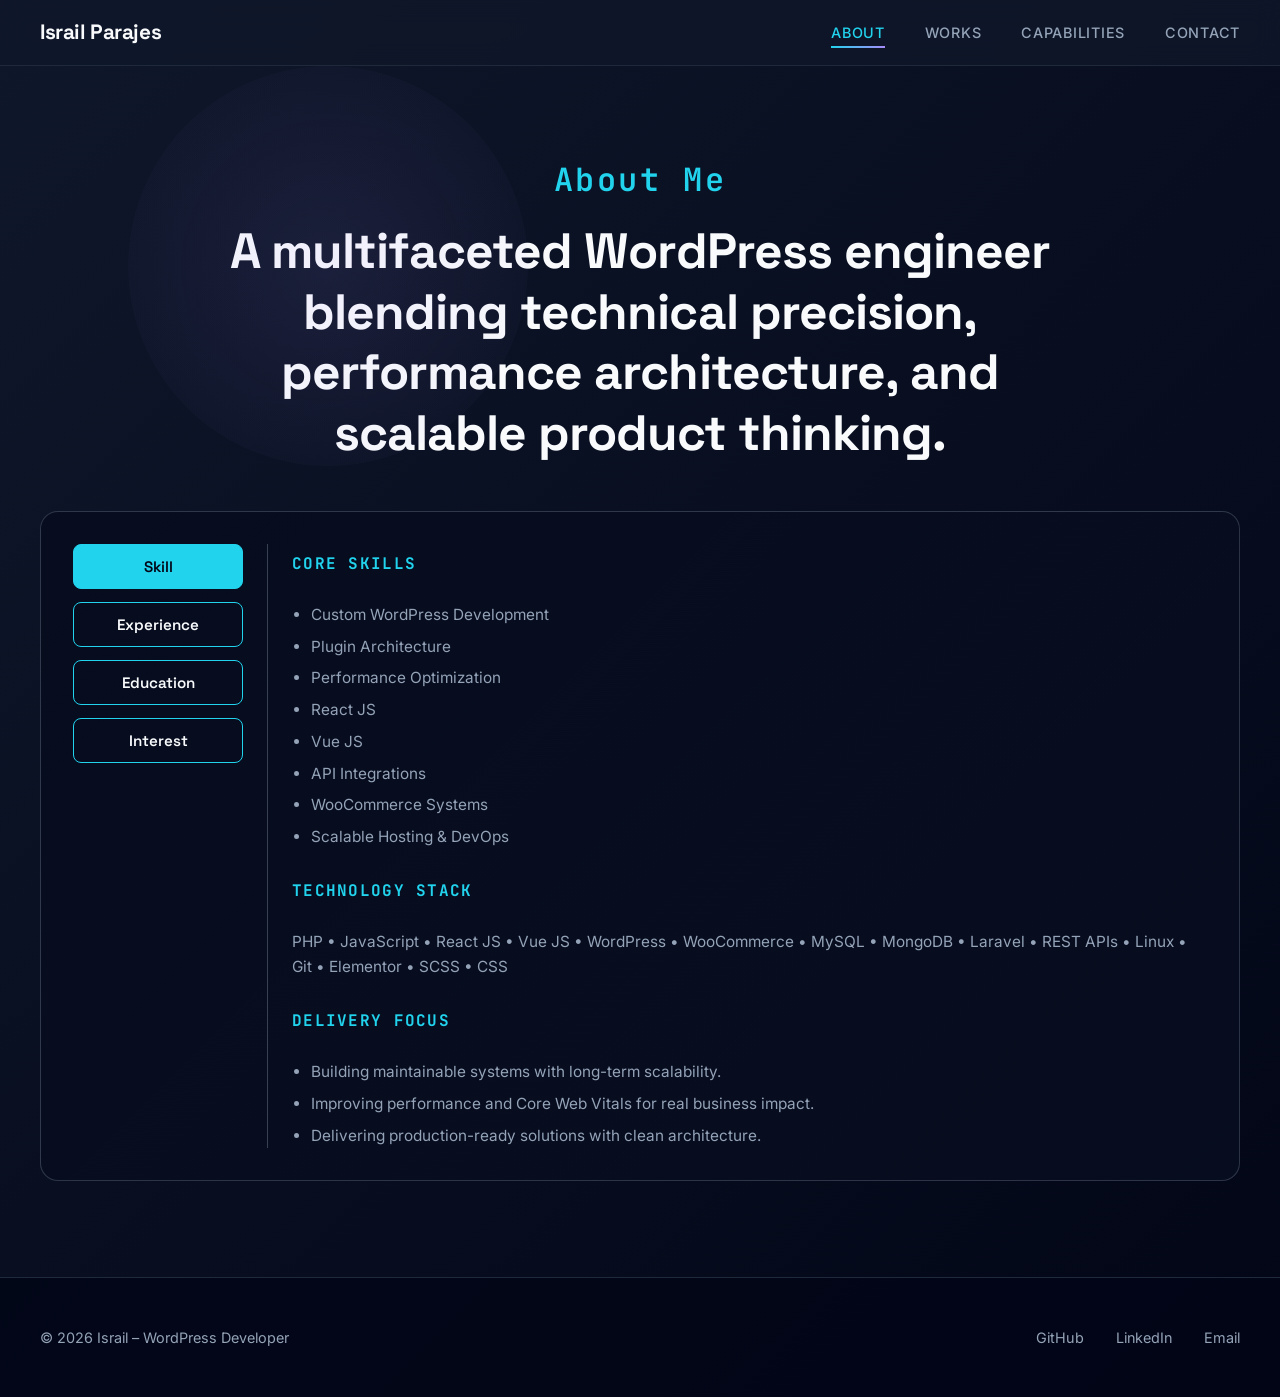
==== commit 9864d5c7: "Improve portfolio presentation and accessibility" ====
--- a/about.html
+++ b/about.html
@@ -21,15 +21,20 @@
 	<link rel="preconnect" href="https://fonts.gstatic.com" crossorigin />
 	<link href="https://fonts.googleapis.com/css2?family=Space+Grotesk:wght@400;500;600;700&family=Inter:wght@400;500;600;700&family=JetBrains+Mono:wght@400;500;600&display=swap" rel="stylesheet" />
 	<link rel="stylesheet" href="assets/styles.css" />
+	<meta property="og:title" content="About | Israil Parajes" />
+	<meta property="og:description" content="About Israil Parajes, WordPress Full-Stack Developer." />
+	<meta property="og:type" content="website" />
+	<meta name="twitter:card" content="summary" />
 </head>
 <body>
+	<a class="skip-link" href="#main-content">Skip to content</a>
 	<header class="navbar">
 		<div class="container nav-wrap">
 			<a class="nav-brand" href="index.html">Israil Parajes</a>
 			<button class="menu-toggle" type="button" aria-label="Open menu" aria-expanded="false" aria-controls="site-menu">☰</button>
-			<nav class="nav-menu" id="site-menu">
+			<nav class="nav-menu" id="site-menu" aria-label="Main navigation">
 				<button class="menu-close" type="button" aria-label="Close menu">✕</button>
-				<a href="about.html" class="nav-link">About</a>
+				<a href="about.html" class="nav-link" aria-current="page">About</a>
 				<a href="works.html" class="nav-link">Works</a>
 				<a href="capabilities.html" class="nav-link">Capabilities</a>
 				<a href="contact.html" class="nav-link">Contact</a>
@@ -38,7 +43,7 @@
 		</div>
 	</header>
 
-	<main>
+	<main id="main-content">
 		<section class="about about-page">
 			<div class="container">
 				<div class="about-intro">
@@ -205,7 +210,7 @@
 		<div class="container footer-content">
 			<p>&copy; <span id="year"></span> Israil – WordPress Developer</p>
 			<div class="footer-links">
-				<a href="https://github.com" target="_blank" rel="noreferrer">GitHub</a>
+				<a href="https://github.com/israillaky" target="_blank" rel="noreferrer">GitHub</a>
 				<a href="https://linkedin.com/in/ipcastino" target="_blank" rel="noreferrer">LinkedIn</a>
 				<a href="mailto:ipcastino@gmail.com">Email</a>
 			</div>
--- a/assets/styles.css
+++ b/assets/styles.css
@@ -724,6 +724,14 @@
 	position: relative;
 }
 
+.project-preview img {
+	width: 100%;
+	height: 100%;
+	object-fit: cover;
+	object-position: top center;
+	display: block;
+}
+
 .preview-placeholder {
 	font-family: var(--font-heading);
 	font-size: 1.5rem;
@@ -1325,3 +1333,37 @@
 		gap: 1rem;
 	}
 }
+
+/* Portfolio additions */
+.hero { min-height: min(820px, 88vh); }
+.hero-text h1 { font-size: clamp(2.6rem, 4.6vw, 4.6rem); line-height: 1.08; letter-spacing: -.055em; }
+.eyebrow { color: var(--accent-primary); font-family: var(--font-code); font-size: .75rem; letter-spacing: .09em; text-transform: uppercase; margin-bottom: 1.2rem; }
+.hero-subtitle { max-width: 30ch; margin-top: 1.5rem; }
+.hero-portrait { object-fit: cover; height: auto; }
+.home-work, .home-services { padding: 5rem 0; border-top: 1px solid var(--border-color); }
+.section-heading { display: flex; justify-content: space-between; align-items: end; gap: 2rem; margin-bottom: 2.5rem; }
+.section-heading h2, .contact-band h2 { font: 600 clamp(1.8rem, 3vw, 2.7rem)/1.15 var(--font-heading); letter-spacing: -.035em; max-width: 22ch; }
+.text-link { color: var(--accent-primary); text-decoration: none; white-space: nowrap; padding-bottom: .3rem; border-bottom: 1px solid var(--accent-primary); }
+.project-description { font-size: .9rem; color: #b9c7d8; line-height: 1.7; margin-bottom: 1.25rem; }
+.project-card { cursor: auto; }
+.service-grid { display: grid; grid-template-columns: repeat(3,minmax(0,1fr)); gap: 2.5rem; }
+.service-grid article { border-top: 1px solid #334155; padding-top: 1.5rem; }
+.service-number { font-family: var(--font-code); color: var(--accent-primary); font-size: .8rem; }
+.service-grid h3 { font-family: var(--font-heading); font-size: 1.3rem; margin: 1rem 0; }
+.service-grid p, .contact-band p, .inquiry-note p { color: #b9c7d8; }
+.home-contact { padding: 2rem 0 5rem; }
+.contact-band { padding: 3rem; background: #101e31; border-left: 3px solid var(--accent-primary); display: flex; align-items: center; justify-content: space-between; gap: 2rem; }
+.contact-band h2 { margin-bottom: 1rem; }
+.contact-band .btn { flex-shrink: 0; }
+.section-header h1, .contact-header h1 { font-family: var(--font-heading); font-size: clamp(2rem,4vw,3.2rem); letter-spacing: -.035em; line-height: 1.15; margin-bottom: 1rem; }
+.nav-link[aria-current="page"] { color: var(--accent-primary); }
+.nav-link[aria-current="page"]::after { width: 100%; }
+:focus-visible { outline: 2px solid var(--accent-primary); outline-offset: 5px; }
+.skip-link { position: fixed; top: -100px; left: 1rem; z-index: 1000; padding: .8rem 1rem; background: var(--accent-primary); color: #020617; }
+.skip-link:focus { top: 1rem; }
+.copy-email { display: block; margin: 1rem auto 0; background: transparent; color: var(--accent-primary); border: 1px solid #475569; border-radius: 8px; padding: .65rem 1rem; font: inherit; cursor: pointer; }
+.copy-status { min-height: 1.6em; text-align: center; margin-top: .5rem; color: #b9c7d8; font-size: .85rem; }
+.inquiry-note { margin-bottom: 2.5rem; }
+.inquiry-note h2 { font: 600 1.2rem var(--font-heading); margin-bottom: .75rem; }
+@media(max-width:768px) { .hero { min-height: auto; } .section-heading, .contact-band { flex-direction: column; align-items: flex-start; } .service-grid { grid-template-columns: 1fr; } .contact-band { padding: 2rem; } .home-work,.home-services { padding: 3.5rem 0; } }
+@media(prefers-reduced-motion:reduce) { *, *::before, *::after { animation: none !important; transition: none !important; scroll-behavior: auto !important; } }
